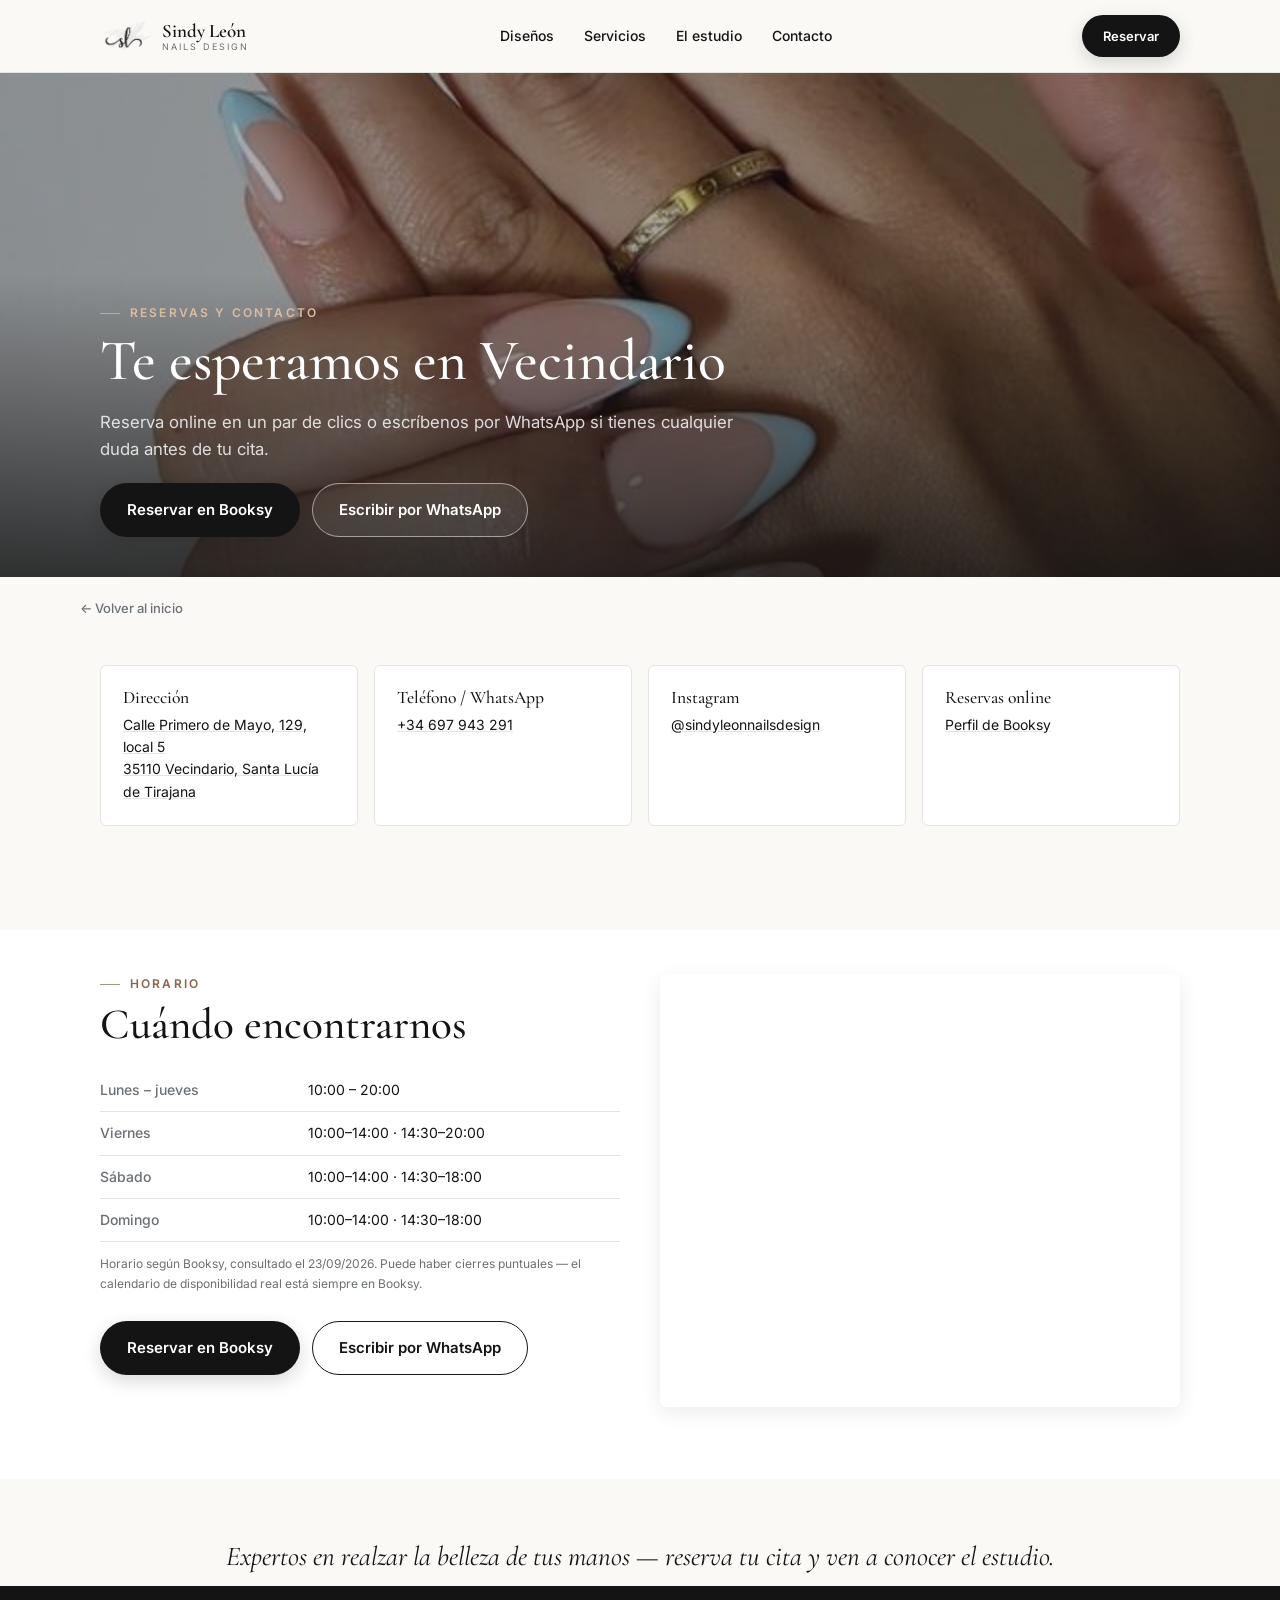
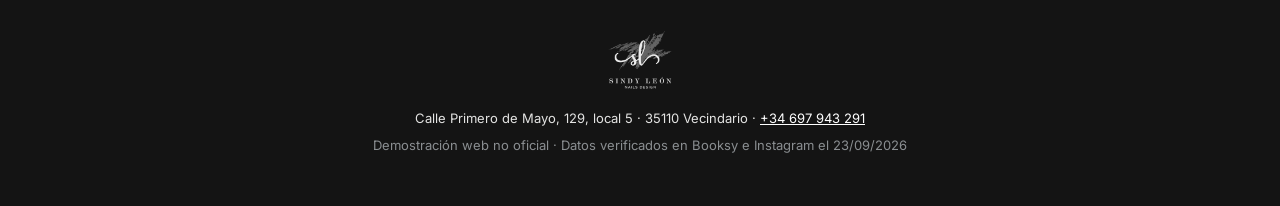
==== contacto.html @ 28aeffc3 "Demo web de Sindy León Nails Design Sitio multipágina (inicio, diseños, servicios, el estudio, conta" ====
<!DOCTYPE html>
<html lang="es">
<head>
<meta charset="UTF-8">
<meta name="viewport" content="width=device-width, initial-scale=1.0">
<title>Contacto — Sindy León Nails Design</title>
<meta name="description" content="Reserva tu cita en Sindy León Nails Design: Calle Primero de Mayo 129, Vecindario. Booksy, WhatsApp +34 697 943 291, horario y mapa.">
<link rel="icon" href="assets/img/logo-mark.png">
<link rel="preconnect" href="https://fonts.googleapis.com">
<link rel="preconnect" href="https://fonts.gstatic.com" crossorigin>
<link href="https://fonts.googleapis.com/css2?family=Cormorant+Garamond:ital,wght@0,400;0,500;0,600;1,400;1,500&family=Inter:wght@400;500;600;700&display=swap" rel="stylesheet">
<link rel="stylesheet" href="css/styles.css">
</head>
<body>

<a class="skip-link" href="#contenido">Saltar al contenido</a>

<header class="site-header">
  <div class="wrap header-inner">
    <a href="index.html" class="brand">
      <img src="assets/img/logo-mark.png" alt="" class="brand-mark">
      <span class="brand-text">
        <span class="brand-name">Sindy León</span>
        <span class="brand-sub">Nails Design</span>
      </span>
    </a>
    <nav class="main-nav" aria-label="Navegación principal">
      <a href="disenos.html">Diseños</a>
      <a href="servicios.html">Servicios</a>
      <a href="estudio.html">El estudio</a>
      <a href="contacto.html" aria-current="page">Contacto</a>
    </nav>
    <div style="display:flex; align-items:center; gap:10px;">
      <a href="https://booksy.com/es-es/23381_sindyleonnailsdesign_salon-de-unas_69860_balos" target="_blank" rel="noopener" class="btn btn-primary btn-header">Reservar</a>
      <button class="nav-toggle" id="navToggle" aria-expanded="false" aria-controls="mobileNav" aria-label="Abrir menú">
        <span></span><span></span><span></span>
      </button>
    </div>
  </div>
  <div class="mobile-nav" id="mobileNav" hidden>
    <a href="index.html">Inicio</a>
    <a href="disenos.html">Diseños</a>
    <a href="servicios.html">Servicios</a>
    <a href="estudio.html">El estudio</a>
    <a href="contacto.html" aria-current="page">Contacto</a>
    <div class="mobile-nav-cta">
      <a href="https://booksy.com/es-es/23381_sindyleonnailsdesign_salon-de-unas_69860_balos" target="_blank" rel="noopener" class="btn btn-primary">Reservar en Booksy</a>
      <a href="https://wa.me/34697943291?text=Hola%2C%20quer%C3%ADa%20consultar%20una%20cita%20en%20Sindy%20Leon%20Nails%20Design" target="_blank" rel="noopener" class="btn btn-secondary">WhatsApp</a>
    </div>
  </div>
</header>

<main id="contenido">

  <!-- CABECERA DE PÁGINA -->
  <section class="page-hero">
    <img src="assets/img/portfolio/banner-contacto.jpg" alt="Manicura francesa azul pastel con flores blancas en 3D, trabajo real del estudio" class="page-hero-img">
    <div class="page-hero-veil" aria-hidden="true"></div>
    <div class="wrap page-hero-copy">
      <p class="eyebrow eyebrow-light">Reservas y contacto</p>
      <h1>Te esperamos en Vecindario</h1>
      <p class="page-hero-lead">Reserva online en un par de clics o escríbenos por WhatsApp si tienes cualquier duda antes de tu cita.</p>
      <div class="page-hero-cta">
        <a href="https://booksy.com/es-es/23381_sindyleonnailsdesign_salon-de-unas_69860_balos" target="_blank" rel="noopener" class="btn btn-primary">Reservar en Booksy</a>
        <a href="https://wa.me/34697943291?text=Hola%2C%20quer%C3%ADa%20consultar%20una%20cita%20en%20Sindy%20Leon%20Nails%20Design" target="_blank" rel="noopener" class="btn btn-secondary" style="background:rgba(255,255,255,0.08); color:#fff; border-color:rgba(255,255,255,0.5);">Escribir por WhatsApp</a>
      </div>
    </div>
  </section>

  <div class="wrap breadcrumb"><a href="index.html">← Volver al inicio</a></div>

  <!-- TARJETAS RÁPIDAS -->
  <section class="section-body wrap">
    <div class="info-card-grid">
      <div class="info-card">
        <h3>Dirección</h3>
        <p><a href="https://www.google.com/maps/search/?api=1&query=Calle+Primero+de+Mayo+129+local+5+35110+Vecindario" target="_blank" rel="noopener">Calle Primero de Mayo, 129, local 5<br>35110 Vecindario, Santa Lucía de Tirajana</a></p>
      </div>
      <div class="info-card">
        <h3>Teléfono / WhatsApp</h3>
        <p><a href="https://wa.me/34697943291">+34 697 943 291</a></p>
      </div>
      <div class="info-card">
        <h3>Instagram</h3>
        <p><a href="https://www.instagram.com/sindyleonnailsdesign/" target="_blank" rel="noopener">@sindyleonnailsdesign</a></p>
      </div>
      <div class="info-card">
        <h3>Reservas online</h3>
        <p><a href="https://booksy.com/es-es/23381_sindyleonnailsdesign_salon-de-unas_69860_balos" target="_blank" rel="noopener">Perfil de Booksy</a></p>
      </div>
    </div>
  </section>

  <!-- MAPA Y HORARIO -->
  <section class="section-block section-block-alt">
    <div class="wrap section-body contact-grid">
      <div class="contact-info">
        <p class="eyebrow">Horario</p>
        <h2 style="color:var(--ink)">Cuándo encontrarnos</h2>
        <table class="hours-table">
          <tbody>
            <tr><th>Lunes – jueves</th><td>10:00 – 20:00</td></tr>
            <tr><th>Viernes</th><td>10:00–14:00 · 14:30–20:00</td></tr>
            <tr><th>Sábado</th><td>10:00–14:00 · 14:30–18:00</td></tr>
            <tr><th>Domingo</th><td>10:00–14:00 · 14:30–18:00</td></tr>
          </tbody>
        </table>
        <p class="hours-note">Horario según Booksy, consultado el 23/09/2026. Puede haber cierres puntuales — el calendario de disponibilidad real está siempre en Booksy.</p>

        <div class="contact-cta" style="margin-top:28px;">
          <a href="https://booksy.com/es-es/23381_sindyleonnailsdesign_salon-de-unas_69860_balos" target="_blank" rel="noopener" class="btn btn-primary">Reservar en Booksy</a>
          <a href="https://wa.me/34697943291?text=Hola%2C%20quer%C3%ADa%20consultar%20una%20cita%20en%20Sindy%20Leon%20Nails%20Design" target="_blank" rel="noopener" class="btn btn-secondary">Escribir por WhatsApp</a>
        </div>
      </div>

      <div class="contact-map">
        <iframe
          title="Ubicación de Sindy León Nails Design en el mapa"
          src="https://www.google.com/maps?q=Calle+Primero+de+Mayo+129+local+5+35110+Vecindario&output=embed"
          loading="lazy"
          referrerpolicy="no-referrer-when-downgrade">
        </iframe>
      </div>
    </div>
  </section>

  <!-- CIERRE -->
  <section class="intro wrap">
    <p class="intro-text">Expertos en realzar la belleza de tus manos — reserva tu cita y ven a conocer el estudio.</p>
  </section>

</main>

<footer class="site-footer">
  <div class="wrap footer-inner">
    <img src="assets/img/logo-transparent.png" alt="Sindy León Nails Design" class="footer-logo">
    <p>Calle Primero de Mayo, 129, local 5 · 35110 Vecindario · <a href="https://wa.me/34697943291">+34 697 943 291</a></p>
    <p class="footer-note">Demostración web no oficial · Datos verificados en Booksy e Instagram el 23/09/2026</p>
  </div>
</footer>

<div class="mobile-cta" role="region" aria-label="Reservar cita">
  <a href="https://booksy.com/es-es/23381_sindyleonnailsdesign_salon-de-unas_69860_balos" target="_blank" rel="noopener" class="btn btn-primary">Reservar</a>
  <a href="https://wa.me/34697943291?text=Hola%2C%20quer%C3%ADa%20consultar%20una%20cita%20en%20Sindy%20Leon%20Nails%20Design" target="_blank" rel="noopener" class="btn btn-secondary">WhatsApp</a>
</div>

<script src="js/main.js"></script>
</body>
</html>
---- css/styles.css ----
/* ============ Tokens ============ */
:root {
  --ink: #141414;
  --slate: #6b7075;
  --mist: #e4e4e3;
  --paper: #fbf9f6;
  --gold: #ad8563;
  --gold-deep: #8a6549;
  --gold-light: #d9bda3;
  --white: #ffffff;

  --font-serif: "Cormorant Garamond", Georgia, serif;
  --font-sans: "Inter", system-ui, -apple-system, "Segoe UI", sans-serif;

  --max-w: 1120px;
  --radius: 6px;
  --mobile-cta-h: 72px;
}

/* ============ Reset ============ */
* { box-sizing: border-box; }
html { scroll-behavior: smooth; }
@media (prefers-reduced-motion: reduce) {
  html { scroll-behavior: auto; }
  * { animation-duration: 0.01ms !important; animation-iteration-count: 1 !important; transition-duration: 0.01ms !important; }
  .marquee-track { animation: none !important; }
}

body {
  margin: 0;
  font-family: var(--font-sans);
  color: var(--ink);
  background: var(--paper);
  line-height: 1.6;
  padding-bottom: var(--mobile-cta-h);
}

img { max-width: 100%; display: block; }
a { color: inherit; }
h1, h2, h3 { font-family: var(--font-serif); font-weight: 500; line-height: 1.08; margin: 0 0 0.5em; }
p { margin: 0 0 1em; }

.wrap { max-width: var(--max-w); margin: 0 auto; padding: 0 20px; }

.skip-link {
  position: absolute; left: -9999px; top: 0; z-index: 300;
  background: var(--ink); color: var(--white); padding: 10px 16px;
}
.skip-link:focus { left: 12px; top: 12px; }

.eyebrow {
  font-family: var(--font-sans);
  font-size: 12px;
  letter-spacing: 0.18em;
  text-transform: uppercase;
  color: var(--gold-deep);
  font-weight: 600;
  margin-bottom: 0.6em;
}
.eyebrow::before {
  content: "";
  display: inline-block;
  width: 20px;
  height: 1px;
  background: currentColor;
  margin-right: 10px;
  vertical-align: middle;
  opacity: 0.7;
}
.eyebrow-light { color: var(--gold-light); }

/* ============ Buttons ============ */
.btn {
  display: inline-flex;
  align-items: center;
  justify-content: center;
  padding: 14px 26px;
  font-family: var(--font-sans);
  font-weight: 600;
  font-size: 15px;
  text-decoration: none;
  border-radius: 999px;
  border: 1px solid transparent;
  cursor: pointer;
  transition: background-color 0.2s ease, color 0.2s ease, border-color 0.2s ease, transform 0.15s ease, box-shadow 0.2s ease;
  white-space: nowrap;
}
.btn:active { transform: translateY(1px); }
.btn-primary { background: var(--ink); color: var(--white); box-shadow: 0 6px 18px rgba(20,20,20,0.16); }
.btn-primary:hover { background: var(--gold); color: var(--ink); box-shadow: 0 8px 22px rgba(173,133,99,0.35); }
.btn-secondary { background: transparent; color: var(--ink); border-color: var(--ink); }
.btn-secondary:hover { background: var(--ink); color: var(--white); }

/* ============ Header ============ */
.site-header {
  position: sticky;
  top: 0;
  z-index: 100;
  background: rgba(251, 249, 246, 0.9);
  backdrop-filter: saturate(140%) blur(8px);
  border-bottom: 1px solid var(--mist);
}
.header-inner {
  display: flex;
  align-items: center;
  justify-content: space-between;
  height: 72px;
  gap: 16px;
}
.brand { display: flex; align-items: center; gap: 10px; text-decoration: none; }
.brand-mark { height: 34px; width: auto; }
.brand-text { display: flex; flex-direction: column; line-height: 1.1; }
.brand-name { font-family: var(--font-serif); font-size: 19px; font-weight: 600; color: var(--ink); }
.brand-sub { font-size: 9px; letter-spacing: 0.22em; text-transform: uppercase; color: var(--slate); }

.main-nav { display: none; gap: 30px; font-size: 14px; font-weight: 500; }
.main-nav a { text-decoration: none; position: relative; padding: 4px 0; }
.main-nav a::after {
  content: "";
  position: absolute; left: 0; right: 100%; bottom: 0;
  height: 1px; background: var(--gold-deep);
  transition: right 0.25s ease;
}
.main-nav a:hover { color: var(--gold-deep); }
.main-nav a:hover::after { right: 0; }
.btn-header { padding: 10px 20px; font-size: 13px; }

/* ---- Menú hamburguesa (móvil) ---- */
.nav-toggle {
  display: flex;
  flex-direction: column;
  justify-content: center;
  align-items: center;
  gap: 5px;
  width: 40px;
  height: 40px;
  border: 1px solid var(--mist);
  border-radius: 50%;
  background: var(--white);
  cursor: pointer;
  flex-shrink: 0;
}
.nav-toggle span {
  display: block;
  width: 16px;
  height: 1.5px;
  background: var(--ink);
  transition: transform 0.25s ease, opacity 0.2s ease;
}
.nav-toggle[aria-expanded="true"] span:nth-child(1) { transform: translateY(6.5px) rotate(45deg); }
.nav-toggle[aria-expanded="true"] span:nth-child(2) { opacity: 0; }
.nav-toggle[aria-expanded="true"] span:nth-child(3) { transform: translateY(-6.5px) rotate(-45deg); }

.mobile-nav {
  position: absolute;
  top: 100%;
  left: 0; right: 0;
  background: var(--paper);
  border-bottom: 1px solid var(--mist);
  box-shadow: 0 16px 30px rgba(20,20,20,0.1);
  padding: 8px 20px 24px;
  display: flex;
  flex-direction: column;
}
.mobile-nav[hidden] { display: none; }
.mobile-nav > a {
  padding: 14px 4px;
  font-family: var(--font-serif);
  font-size: 1.3rem;
  text-decoration: none;
  color: var(--ink);
  border-bottom: 1px solid var(--mist);
}
.mobile-nav > a[aria-current="page"] { color: var(--gold-deep); }
.mobile-nav-cta { display: flex; flex-direction: column; gap: 10px; margin-top: 18px; }
.mobile-nav-cta .btn { width: 100%; }

@media (min-width: 860px) {
  .main-nav { display: flex; }
  .nav-toggle, .mobile-nav { display: none; }
}

/* ============ Hero ============ */
.hero {
  display: flex;
  flex-direction: column;
  position: relative;
}
.hero-media { width: 100%; aspect-ratio: 4/5; overflow: hidden; background: var(--mist); position: relative; }
.hero-img { width: 100%; height: 100%; object-fit: cover; object-position: center 25%; }
.hero-media-veil {
  position: absolute; inset: 0;
  background: linear-gradient(180deg, rgba(20,20,20,0.05) 0%, rgba(20,20,20,0.28) 100%);
  pointer-events: none;
}
.hero-copy { padding: 44px 20px 36px; text-align: center; position: relative; }
.hero-watermark {
  position: absolute;
  top: -10px; right: 6px;
  height: 130px;
  opacity: 0.06;
  pointer-events: none;
  z-index: 0;
}
.hero-copy > *:not(.hero-watermark) { position: relative; z-index: 1; }
.hero-copy h1 {
  font-size: clamp(2.5rem, 9vw, 3.6rem);
  margin-bottom: 0.3em;
}
.hero-copy h1 span { color: var(--slate); font-style: italic; }
.hero-lead { font-size: 1.15rem; color: var(--slate); max-width: 32em; margin: 0 auto 1.4em; }
.hero-cta { display: flex; flex-direction: column; gap: 12px; align-items: center; margin-bottom: 1.6em; }
.hero-rating { font-size: 14px; color: var(--slate); }
.stars { color: var(--gold-deep); letter-spacing: 1px; margin-right: 6px; }

@media (min-width: 720px) {
  .hero { flex-direction: row; align-items: stretch; min-height: 90vh; }
  .hero-media { width: 54%; aspect-ratio: auto; }
  .hero-copy { width: 46%; display: flex; flex-direction: column; justify-content: center; text-align: left; padding: 48px 60px; }
  .hero-cta { flex-direction: row; align-items: flex-start; }
  .hero-lead { margin-left: 0; margin-right: 0; }
  .hero-watermark { height: 220px; top: 20px; right: -20px; }
}

/* ============ Marquee (banner en movimiento) ============ */
.marquee {
  background: var(--ink);
  overflow: hidden;
  white-space: nowrap;
  padding: 16px 0;
  border-top: 1px solid rgba(255,255,255,0.08);
  border-bottom: 1px solid rgba(255,255,255,0.08);
}
.marquee-track {
  display: inline-flex;
  width: max-content;
  animation: marquee-scroll 32s linear infinite;
}
.marquee-set {
  display: inline-flex;
  align-items: center;
}
.marquee-set span {
  font-family: var(--font-serif);
  font-style: italic;
  font-size: 1.15rem;
  color: var(--gold-light);
  padding: 0 28px;
  white-space: nowrap;
}
.marquee-set span:not(:last-child)::after {
  content: "✦";
  font-style: normal;
  color: var(--mist);
  opacity: 0.4;
  margin-left: 28px;
  font-size: 0.8rem;
}
@keyframes marquee-scroll {
  from { transform: translateX(0); }
  to { transform: translateX(-50%); }
}
.marquee:hover .marquee-track { animation-play-state: paused; }

/* ============ Signature accent (reused) ============ */
.signature-divider { padding: 8px 0; }
.signature-divider svg { width: 100%; height: 32px; display: block; }
.signature-divider path { fill: none; stroke: var(--gold); stroke-width: 2; stroke-linecap: round; }

/* ============ Intro ============ */
.intro { padding: 56px 20px 8px; text-align: center; }
.intro-text {
  font-family: var(--font-serif);
  font-size: clamp(1.25rem, 3vw, 1.7rem);
  font-style: italic;
  color: var(--ink);
  max-width: 42em;
  margin: 0 auto;
}

/* ============ Section shells ============ */
.section-block { padding-bottom: 8px; }
.section-block-alt { background: var(--white); }
.section-body { padding: 44px 20px 64px; }
.section-lead { color: var(--slate); max-width: 42em; }
h2 { font-size: clamp(1.9rem, 5vw, 2.7rem); color: var(--white); }

/* ---- Section banners (cabeceras con foto real por apartado) ---- */
.section-banner {
  position: relative;
  height: 260px;
  overflow: hidden;
  isolation: isolate;
}
.section-banner-img { width: 100%; height: 100%; object-fit: cover; }
.section-banner-veil {
  position: absolute; inset: 0;
  background: linear-gradient(115deg, rgba(20,20,20,0.82) 0%, rgba(20,20,20,0.5) 45%, rgba(20,20,20,0.28) 100%);
}
.section-banner-copy {
  position: absolute;
  inset: 0;
  display: flex;
  flex-direction: column;
  justify-content: flex-end;
  padding-bottom: 28px;
}
.section-banner-copy h2 { margin: 0; }
.section-banner-copy .eyebrow { margin-bottom: 0.4em; }

@media (min-width: 720px) {
  .section-banner { height: 340px; }
}

/* ============ Gallery ============ */
.filters {
  display: flex;
  flex-wrap: wrap;
  gap: 8px;
  margin: 24px 0 32px;
}
.filter-btn {
  font-family: var(--font-sans);
  font-size: 13px;
  font-weight: 500;
  padding: 9px 16px;
  border-radius: 999px;
  border: 1px solid var(--mist);
  background: var(--white);
  color: var(--slate);
  cursor: pointer;
  transition: all 0.2s ease;
}
.filter-btn:hover { border-color: var(--gold); color: var(--ink); }
.filter-btn.is-active { background: var(--ink); color: var(--white); border-color: var(--ink); }

.gallery-grid {
  display: grid;
  grid-template-columns: repeat(2, 1fr);
  gap: 10px;
}
.gallery-item {
  padding: 0;
  border: none;
  background: none;
  cursor: pointer;
  overflow: hidden;
  border-radius: var(--radius);
  aspect-ratio: 3/4;
  display: block;
  box-shadow: 0 1px 3px rgba(20,20,20,0.08);
}
.gallery-item:nth-child(3n+2) { aspect-ratio: 1/1; }
.gallery-item img {
  width: 100%;
  height: 100%;
  object-fit: cover;
  transition: transform 0.5s ease;
}
.gallery-item:hover img { transform: scale(1.06); }
.gallery-item.is-hidden { display: none; }
.gallery-item:focus-visible { outline: 2px solid var(--gold); outline-offset: 2px; }

.gallery-more { margin-top: 28px; color: var(--slate); font-size: 14px; }
.gallery-more a { color: var(--gold-deep); font-weight: 600; text-decoration: underline; }

@media (min-width: 640px) {
  .gallery-grid { grid-template-columns: repeat(3, 1fr); gap: 14px; }
}
@media (min-width: 960px) {
  .gallery-grid { grid-template-columns: repeat(4, 1fr); }
}

/* ============ Services ============ */
.services-grid {
  display: grid;
  grid-template-columns: 1fr;
  gap: 16px;
  margin: 32px 0 36px;
}
.service-card {
  background: var(--paper);
  border: 1px solid var(--mist);
  padding: 24px;
  border-radius: var(--radius);
  transition: transform 0.2s ease, box-shadow 0.2s ease, border-color 0.2s ease;
}
.service-card:hover { transform: translateY(-3px); box-shadow: 0 10px 26px rgba(20,20,20,0.08); border-color: var(--gold-light); }
.service-card h3 { font-size: 1.3rem; margin-bottom: 0.35em; color: var(--ink); }
.service-desc { color: var(--slate); font-size: 14px; margin-bottom: 1em; }
.service-meta {
  display: flex;
  justify-content: space-between;
  font-weight: 600;
  font-size: 14px;
  color: var(--ink);
  border-top: 1px solid var(--mist);
  padding-top: 12px;
  margin: 0;
}
.service-meta span:first-child { color: var(--gold-deep); }

@media (min-width: 640px) { .services-grid { grid-template-columns: repeat(2, 1fr); } }
@media (min-width: 960px) { .services-grid { grid-template-columns: repeat(4, 1fr); } }

/* ============ Studio ============ */
.studio-grid { display: grid; gap: 32px; }
.studio-copy p { color: var(--slate); max-width: 40em; }
.studio-facts { list-style: none; padding: 0; margin: 20px 0 0; display: grid; gap: 10px; font-size: 14px; }
.studio-facts li { padding-left: 20px; position: relative; }
.studio-facts li::before { content: "—"; position: absolute; left: 0; color: var(--gold-deep); }
.studio-facts strong { color: var(--ink); }

.studio-team { display: grid; grid-template-columns: repeat(2, 1fr); gap: 14px; align-content: start; }
.team-card {
  background: var(--white);
  border: 1px solid var(--mist);
  border-radius: var(--radius);
  padding: 24px 12px;
  text-align: center;
  display: flex;
  flex-direction: column;
  align-items: center;
  gap: 12px;
  font-weight: 600;
  font-size: 14px;
  transition: transform 0.2s ease, box-shadow 0.2s ease;
}
.team-card:hover { transform: translateY(-3px); box-shadow: 0 10px 26px rgba(20,20,20,0.08); }
.team-initial {
  width: 52px; height: 52px;
  border-radius: 50%;
  background: var(--mist);
  color: var(--ink);
  font-family: var(--font-serif);
  font-size: 22px;
  display: flex; align-items: center; justify-content: center;
}

@media (min-width: 860px) {
  .studio-grid { grid-template-columns: 1.2fr 1fr; align-items: start; }
}

/* ============ Contact ============ */
.contact-grid { display: grid; gap: 40px; }
.contact-cta { display: flex; flex-wrap: wrap; gap: 12px; margin: 0 0 32px; }
.contact-details { display: grid; gap: 18px; margin: 0 0 32px; }
.contact-details dt { font-size: 12px; text-transform: uppercase; letter-spacing: 0.1em; color: var(--gold-deep); font-weight: 600; margin-bottom: 4px; }
.contact-details dd { margin: 0; }
.contact-details a { text-decoration: underline; text-decoration-color: var(--mist); text-underline-offset: 3px; }
.contact-details a:hover { text-decoration-color: var(--gold); }

.hours-title { font-size: 1.3rem; margin-bottom: 0.5em; color: var(--ink); }
.hours-table { width: 100%; border-collapse: collapse; font-size: 14px; margin-bottom: 12px; }
.hours-table th, .hours-table td { text-align: left; padding: 10px 0; border-bottom: 1px solid var(--mist); font-weight: 400; }
.hours-table th { color: var(--slate); font-weight: 500; width: 40%; }
.hours-note { font-size: 12px; color: var(--slate); }

.contact-map { min-height: 320px; border-radius: var(--radius); overflow: hidden; box-shadow: 0 6px 20px rgba(20,20,20,0.08); }
.contact-map iframe { width: 100%; height: 100%; min-height: 320px; border: 0; }

@media (min-width: 900px) {
  .contact-grid { grid-template-columns: 1fr 1fr; }
}

/* ============ Footer ============ */
.site-footer { background: var(--ink); color: var(--mist); padding: 44px 0; }
.footer-inner { text-align: center; }
.footer-logo { height: 60px; margin: 0 auto 18px; filter: brightness(0) invert(1); opacity: 0.92; }
.footer-inner p { font-size: 13px; margin: 0 0 6px; }
.footer-inner a { color: var(--white); text-decoration: underline; }
.footer-note { color: #8a8e91; font-size: 12px; }

/* ============ Mobile sticky CTA ============ */
.mobile-cta {
  position: fixed;
  bottom: 0; left: 0; right: 0;
  z-index: 150;
  display: flex;
  gap: 10px;
  padding: 10px 14px;
  padding-bottom: max(10px, env(safe-area-inset-bottom));
  background: var(--white);
  border-top: 1px solid var(--mist);
  box-shadow: 0 -4px 16px rgba(20,20,20,0.06);
}
.mobile-cta .btn { flex: 1; padding: 12px; font-size: 14px; }

@media (min-width: 860px) {
  .mobile-cta { display: none; }
  body { padding-bottom: 0; }
}

/* ============ Lightbox ============ */
.lightbox {
  position: fixed;
  inset: 0;
  z-index: 300;
  background: rgba(20, 20, 20, 0.92);
  display: flex;
  align-items: center;
  justify-content: center;
  padding: 24px;
}
.lightbox[hidden] { display: none; }
.lightbox img { max-width: 100%; max-height: 90vh; border-radius: var(--radius); }
.lightbox-close {
  position: absolute;
  top: 18px; right: 18px;
  background: none;
  border: 1px solid var(--mist);
  color: var(--white);
  width: 40px; height: 40px;
  border-radius: 50%;
  font-size: 18px;
  cursor: pointer;
}
.lightbox-close:hover { background: var(--white); color: var(--ink); }

/* ============ Breadcrumb ============ */
.breadcrumb { padding: 18px 0 0; }
.breadcrumb a {
  font-size: 13px;
  font-weight: 500;
  color: var(--slate);
  text-decoration: none;
  display: inline-flex;
  align-items: center;
  gap: 6px;
}
.breadcrumb a:hover { color: var(--gold-deep); }

/* ============ Page hero (cabecera de página dedicada) ============ */
.page-hero {
  position: relative;
  height: 62vh;
  min-height: 380px;
  max-height: 620px;
  overflow: hidden;
  isolation: isolate;
}
.page-hero-img { width: 100%; height: 100%; object-fit: cover; }
.page-hero-veil {
  position: absolute; inset: 0;
  background: linear-gradient(180deg, rgba(20,20,20,0.35) 0%, rgba(20,20,20,0.35) 40%, rgba(20,20,20,0.85) 100%);
}
.page-hero-copy {
  position: absolute; inset: 0;
  display: flex;
  flex-direction: column;
  justify-content: flex-end;
  padding-bottom: 40px;
}
.page-hero-copy h1 { color: var(--white); font-size: clamp(2.4rem, 7vw, 3.6rem); margin-bottom: 0.3em; }
.page-hero-lead { color: rgba(255,255,255,0.82); max-width: 38em; font-size: 1.05rem; margin-bottom: 1.2em; }
.page-hero-cta { display: flex; flex-wrap: wrap; gap: 12px; }

@media (min-width: 720px) {
  .page-hero { height: 56vh; }
}

/* ============ Explore grid (portada -> apartados) ============ */
.explore-grid {
  display: grid;
  grid-template-columns: 1fr;
  gap: 18px;
}
.explore-card {
  position: relative;
  display: block;
  text-decoration: none;
  color: var(--white);
  border-radius: var(--radius);
  overflow: hidden;
  aspect-ratio: 4/5;
  isolation: isolate;
  box-shadow: 0 8px 24px rgba(20,20,20,0.1);
}
.explore-card-img { width: 100%; height: 100%; object-fit: cover; transition: transform 0.5s ease; }
.explore-card:hover .explore-card-img { transform: scale(1.06); }
.explore-card-veil {
  position: absolute; inset: 0;
  background: linear-gradient(180deg, rgba(20,20,20,0.05) 30%, rgba(20,20,20,0.88) 100%);
}
.explore-card-copy { position: absolute; inset: 0; display: flex; flex-direction: column; justify-content: flex-end; padding: 22px; }
.explore-card-copy .eyebrow { margin-bottom: 0.3em; }
.explore-card-copy h3 { color: var(--white); font-size: 1.7rem; margin-bottom: 0.3em; }
.explore-card-copy p { color: rgba(255,255,255,0.82); font-size: 14px; margin-bottom: 0.8em; }
.explore-card-link { font-size: 13px; font-weight: 600; color: var(--gold-light); display: inline-flex; align-items: center; gap: 6px; }
.explore-card-link .arrow { transition: transform 0.2s ease; }
.explore-card:hover .explore-card-link .arrow { transform: translateX(4px); }

@media (min-width: 640px) { .explore-grid { grid-template-columns: repeat(2, 1fr); } }
@media (min-width: 960px) { .explore-grid { grid-template-columns: repeat(4, 1fr); } .explore-card { aspect-ratio: 3/4; } }

/* ============ Editorial rows (Diseños: técnicas explicadas) ============ */
.editorial-row {
  display: grid;
  grid-template-columns: 1fr;
  gap: 22px;
  align-items: center;
  padding: 36px 0;
  border-bottom: 1px solid var(--mist);
}
.editorial-row:last-child { border-bottom: none; }
.editorial-media { border-radius: var(--radius); overflow: hidden; aspect-ratio: 4/3; box-shadow: 0 8px 22px rgba(20,20,20,0.08); }
.editorial-media img { width: 100%; height: 100%; object-fit: cover; }
.editorial-copy h3 { font-size: 1.6rem; margin-bottom: 0.4em; }
.editorial-copy p { color: var(--slate); margin-bottom: 0; }

@media (min-width: 780px) {
  .editorial-row { grid-template-columns: 1fr 1fr; gap: 48px; }
  .editorial-row.is-reverse .editorial-media { order: 2; }
  .editorial-row.is-reverse .editorial-copy { order: 1; }
}

/* ============ Team bios ============ */
.team-bio-grid {
  display: grid;
  grid-template-columns: 1fr;
  gap: 18px;
  margin: 32px 0;
}
.team-bio-card {
  background: var(--white);
  border: 1px solid var(--mist);
  border-radius: var(--radius);
  padding: 26px;
  transition: transform 0.2s ease, box-shadow 0.2s ease;
}
.team-bio-card:hover { transform: translateY(-3px); box-shadow: 0 10px 26px rgba(20,20,20,0.08); }
.team-bio-head { display: flex; align-items: center; gap: 14px; margin-bottom: 14px; }
.team-bio-head .team-initial { width: 48px; height: 48px; flex-shrink: 0; }
.team-bio-head h3 { margin: 0; font-size: 1.3rem; }
.team-bio-role { font-size: 12px; text-transform: uppercase; letter-spacing: 0.08em; color: var(--gold-deep); font-weight: 600; }
.team-bio-quote { font-family: var(--font-serif); font-style: italic; color: var(--ink); font-size: 1.05rem; margin: 0; padding-left: 14px; border-left: 2px solid var(--gold-light); }
.team-bio-source { display: block; font-family: var(--font-sans); font-style: normal; font-size: 12px; color: var(--slate); margin-top: 6px; }

@media (min-width: 640px) { .team-bio-grid { grid-template-columns: repeat(2, 1fr); } }

/* ============ Mini gallery strip ============ */
.strip-gallery {
  display: grid;
  grid-template-columns: repeat(3, 1fr);
  gap: 10px;
  margin: 32px 0;
}
.strip-gallery img { width: 100%; height: 100%; aspect-ratio: 1/1; object-fit: cover; border-radius: var(--radius); }

@media (min-width: 640px) { .strip-gallery { grid-template-columns: repeat(5, 1fr); } }

/* ============ Service groups (Servicios por categoría) ============ */
.service-group { padding: 40px 0; border-bottom: 1px solid var(--mist); }
.service-group:last-of-type { border-bottom: none; }
.service-group-head {
  display: grid;
  grid-template-columns: 1fr;
  gap: 22px;
  align-items: center;
  margin-bottom: 26px;
}
.service-group-media { border-radius: var(--radius); overflow: hidden; aspect-ratio: 16/10; box-shadow: 0 8px 22px rgba(20,20,20,0.08); }
.service-group-media img { width: 100%; height: 100%; object-fit: cover; }
.service-group-copy h2 { color: var(--ink); font-size: clamp(1.6rem, 4vw, 2.1rem); margin-bottom: 0.3em; }
.service-group-copy p { color: var(--slate); margin: 0; }

@media (min-width: 780px) {
  .service-group-head { grid-template-columns: 1fr 1.3fr; }
  .service-group-head.is-reverse .service-group-media { order: 2; }
}

/* ============ FAQ / info cards (Contacto) ============ */
.info-card-grid {
  display: grid;
  grid-template-columns: 1fr;
  gap: 16px;
  margin: 0 0 40px;
}
.info-card {
  background: var(--white);
  border: 1px solid var(--mist);
  border-radius: var(--radius);
  padding: 22px;
}
.info-card h3 { font-size: 1.1rem; margin-bottom: 0.4em; }
.info-card p { color: var(--slate); font-size: 14px; margin-bottom: 0; }
.info-card a { color: var(--ink); text-decoration: underline; text-decoration-color: var(--mist); }
.info-card a:hover { text-decoration-color: var(--gold); }

@media (min-width: 640px) { .info-card-grid { grid-template-columns: repeat(2, 1fr); } }
@media (min-width: 960px) { .info-card-grid { grid-template-columns: repeat(4, 1fr); } }
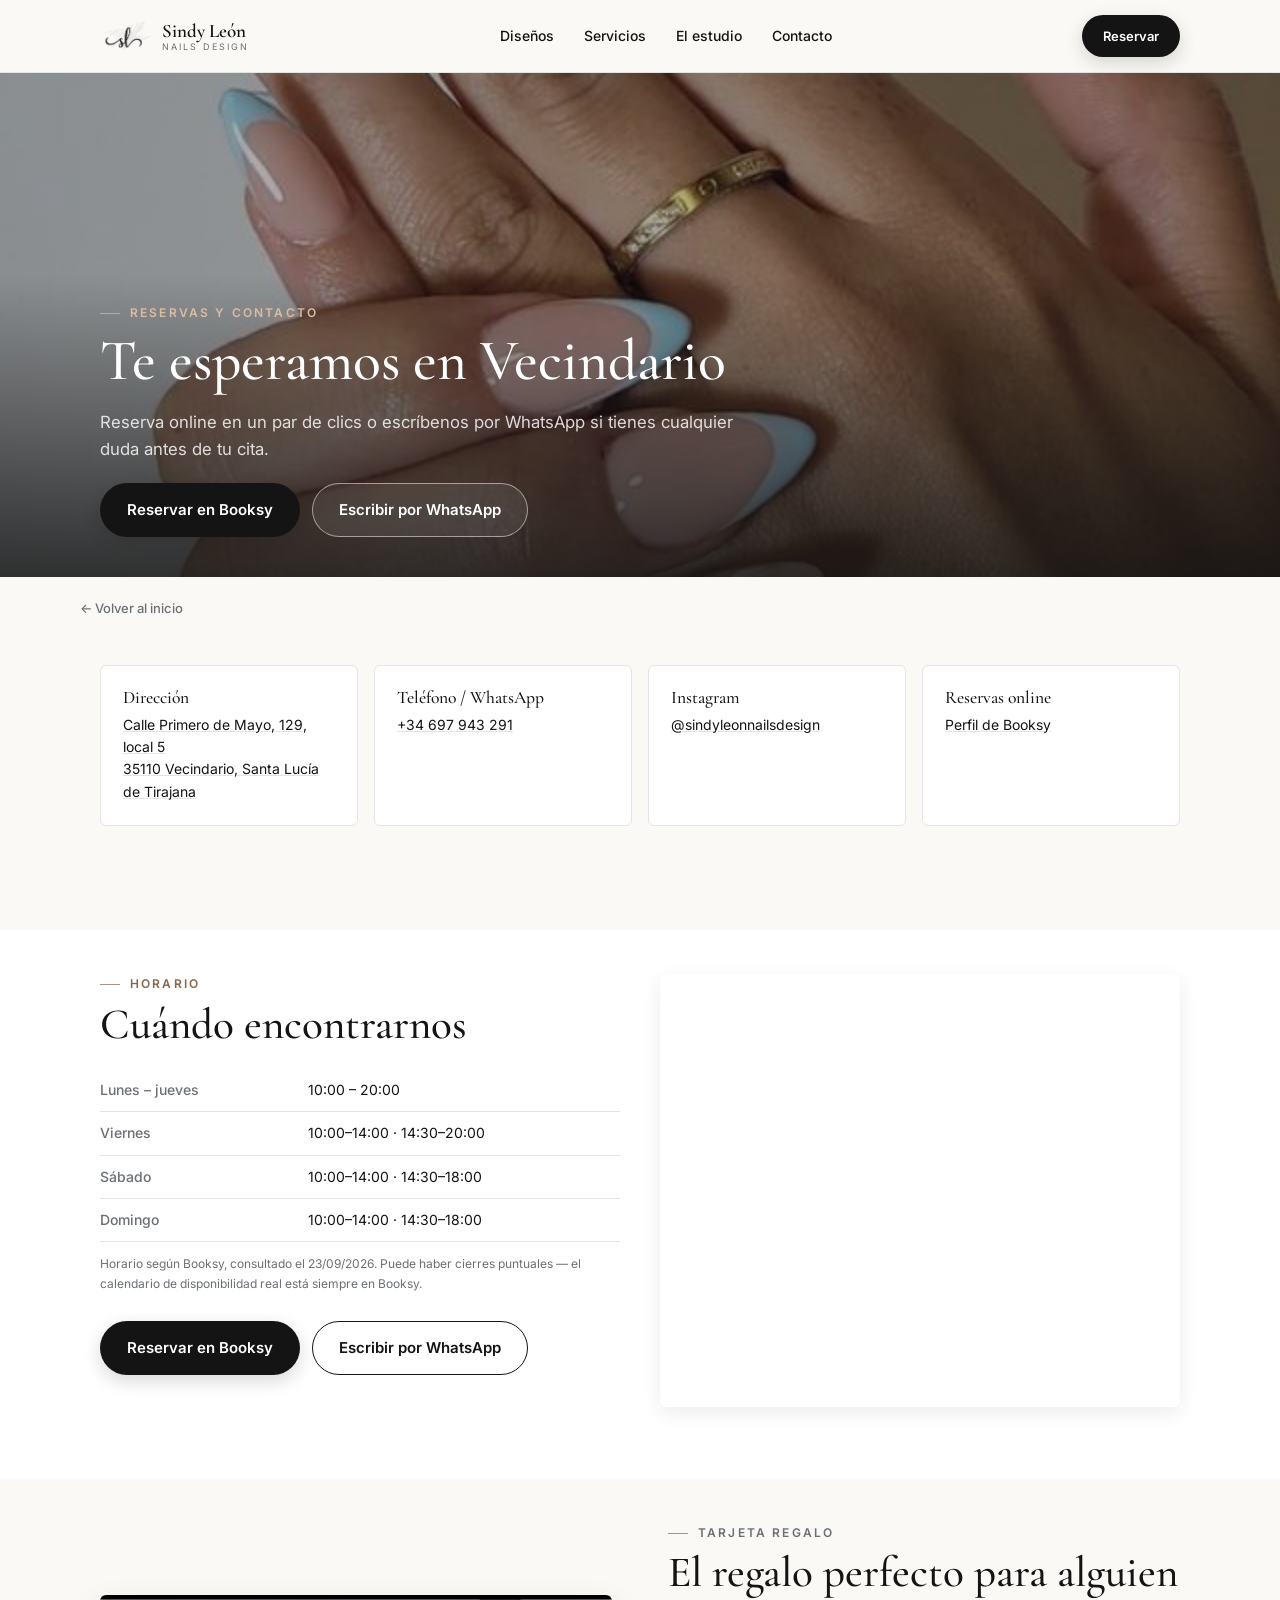
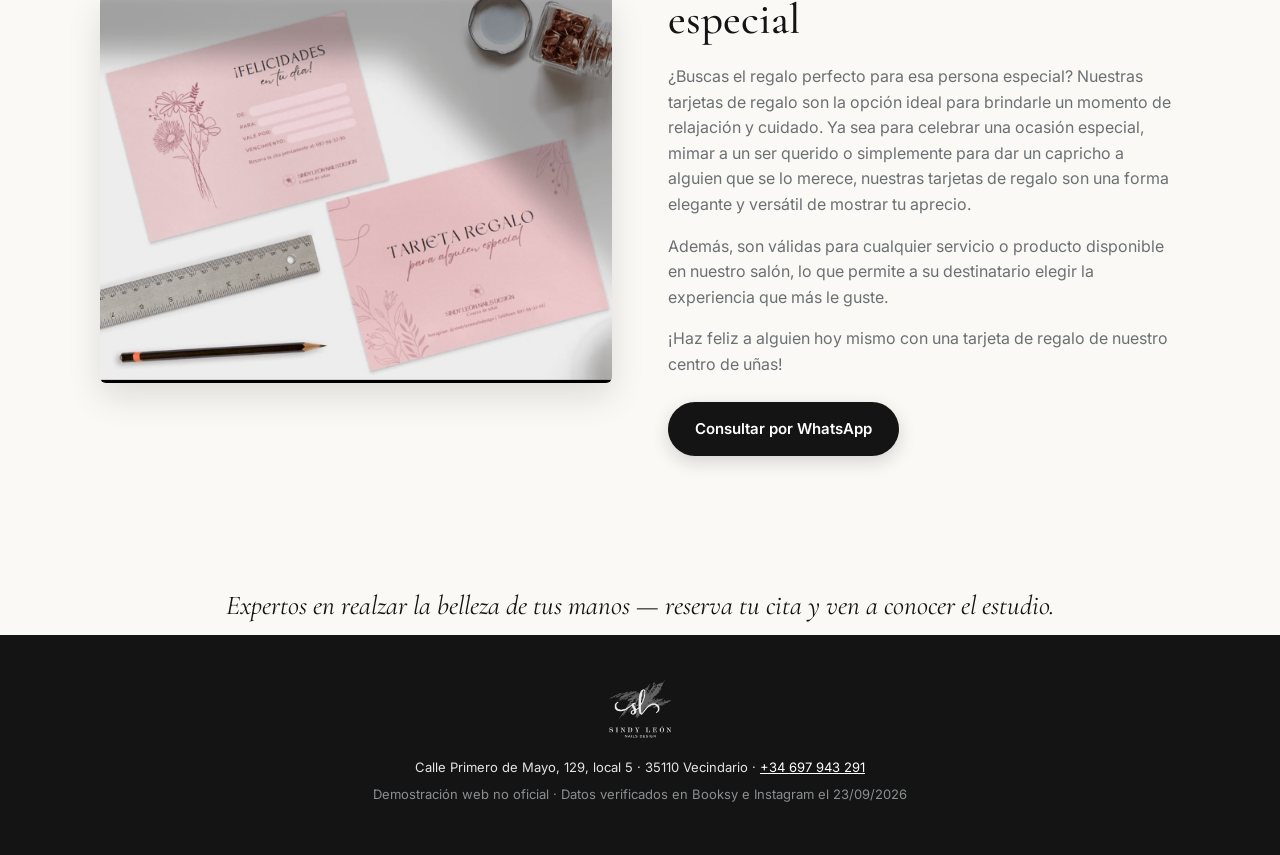
==== commit 830fac22: "Hero al estilo de referencia, más fotos HD y nuevas secciones Rediseño del hero: foto completa a san" ====
--- a/contacto.html
+++ b/contacto.html
@@ -9,7 +9,7 @@
 <link rel="preconnect" href="https://fonts.googleapis.com">
 <link rel="preconnect" href="https://fonts.gstatic.com" crossorigin>
 <link href="https://fonts.googleapis.com/css2?family=Cormorant+Garamond:ital,wght@0,400;0,500;0,600;1,400;1,500&family=Inter:wght@400;500;600;700&display=swap" rel="stylesheet">
-<link rel="stylesheet" href="css/styles.css">
+<link rel="stylesheet" href="css/styles.css?v=7">
 </head>
 <body>
 
@@ -124,6 +124,25 @@
     </div>
   </section>
 
+  <!-- TARJETA REGALO -->
+  <section class="section-block">
+    <div class="wrap section-body">
+      <div class="giftcard-grid">
+        <div class="giftcard-media reveal">
+          <img src="assets/img/tarjetaregalo.png" alt="Tarjeta regalo de Sindy León Nails Design, con diseño floral rosa" loading="lazy">
+        </div>
+        <div class="giftcard-copy reveal">
+          <p class="eyebrow">Tarjeta regalo</p>
+          <h2 style="color:var(--ink)">El regalo perfecto para alguien especial</h2>
+          <p>¿Buscas el regalo perfecto para esa persona especial? Nuestras tarjetas de regalo son la opción ideal para brindarle un momento de relajación y cuidado. Ya sea para celebrar una ocasión especial, mimar a un ser querido o simplemente para dar un capricho a alguien que se lo merece, nuestras tarjetas de regalo son una forma elegante y versátil de mostrar tu aprecio.</p>
+          <p>Además, son válidas para cualquier servicio o producto disponible en nuestro salón, lo que permite a su destinatario elegir la experiencia que más le guste.</p>
+          <p>¡Haz feliz a alguien hoy mismo con una tarjeta de regalo de nuestro centro de uñas!</p>
+          <a href="https://wa.me/34697943291?text=Hola%2C%20quer%C3%ADa%20consultar%20c%C3%B3mo%20conseguir%20una%20tarjeta%20regalo" target="_blank" rel="noopener" class="btn btn-primary">Consultar por WhatsApp</a>
+        </div>
+      </div>
+    </div>
+  </section>
+
   <!-- CIERRE -->
   <section class="intro wrap">
     <p class="intro-text">Expertos en realzar la belleza de tus manos — reserva tu cita y ven a conocer el estudio.</p>
@@ -144,6 +163,6 @@
   <a href="https://wa.me/34697943291?text=Hola%2C%20quer%C3%ADa%20consultar%20una%20cita%20en%20Sindy%20Leon%20Nails%20Design" target="_blank" rel="noopener" class="btn btn-secondary">WhatsApp</a>
 </div>
 
-<script src="js/main.js"></script>
+<script src="js/main.js?v=7"></script>
 </body>
 </html>
--- a/css/styles.css
+++ b/css/styles.css
@@ -180,46 +180,207 @@
   .nav-toggle, .mobile-nav { display: none; }
 }
 
-/* ============ Hero ============ */
+/* ============ Barra superior (dirección · valoración · horario) ============ */
+.top-bar {
+  background: var(--ink);
+  color: rgba(255,255,255,0.82);
+  font-size: 12px;
+}
+.top-bar-inner {
+  max-width: var(--max-w);
+  margin: 0 auto;
+  padding: 8px 20px;
+  display: flex;
+  align-items: center;
+  gap: 8px;
+  overflow-x: auto;
+  white-space: nowrap;
+  scrollbar-width: none;
+}
+.top-bar-inner::-webkit-scrollbar { display: none; }
+.top-bar-inner a { color: rgba(255,255,255,0.82); text-decoration: none; }
+.top-bar-inner a:hover { color: var(--gold-light); }
+.top-bar-sep { opacity: 0.4; }
+.top-bar-extra { display: none; }
+
+@media (min-width: 720px) {
+  .top-bar-extra { display: inline; }
+}
+
+/* ============ Hero (foto completa, estilo editorial) ============ */
 .hero {
-  display: flex;
-  flex-direction: column;
   position: relative;
-}
-.hero-media { width: 100%; aspect-ratio: 4/5; overflow: hidden; background: var(--mist); position: relative; }
-.hero-img { width: 100%; height: 100%; object-fit: cover; object-position: center 25%; }
-.hero-media-veil {
+  isolation: isolate;
+  overflow: hidden;
+  min-height: 78vh;
+  display: flex;
+  align-items: flex-end;
+}
+.hero-slideshow { position: absolute; inset: 0; z-index: -2; }
+.hero-photo {
   position: absolute; inset: 0;
-  background: linear-gradient(180deg, rgba(20,20,20,0.05) 0%, rgba(20,20,20,0.28) 100%);
+  width: 100%; height: 100%;
+  object-fit: cover;
+  object-position: center 30%;
+  display: block;
+  opacity: 0;
+  transition: opacity 1.6s ease;
+}
+.hero-photo.is-active { opacity: 1; }
+@media (prefers-reduced-motion: reduce) {
+  .hero-photo { transition: opacity 0.3s ease; }
+}
+.hero-veil {
+  position: absolute; inset: 0;
+  z-index: -1;
+  background:
+    linear-gradient(180deg, rgba(20,20,20,0.15) 0%, rgba(20,20,20,0.55) 65%, rgba(20,20,20,0.78) 100%),
+    linear-gradient(90deg, rgba(20,20,20,0.55) 0%, rgba(20,20,20,0.15) 55%, rgba(20,20,20,0.05) 100%);
   pointer-events: none;
 }
-.hero-copy { padding: 44px 20px 36px; text-align: center; position: relative; }
-.hero-watermark {
-  position: absolute;
-  top: -10px; right: 6px;
-  height: 130px;
-  opacity: 0.06;
-  pointer-events: none;
-  z-index: 0;
-}
-.hero-copy > *:not(.hero-watermark) { position: relative; z-index: 1; }
-.hero-copy h1 {
-  font-size: clamp(2.5rem, 9vw, 3.6rem);
-  margin-bottom: 0.3em;
-}
-.hero-copy h1 span { color: var(--slate); font-style: italic; }
-.hero-lead { font-size: 1.15rem; color: var(--slate); max-width: 32em; margin: 0 auto 1.4em; }
-.hero-cta { display: flex; flex-direction: column; gap: 12px; align-items: center; margin-bottom: 1.6em; }
-.hero-rating { font-size: 14px; color: var(--slate); }
-.stars { color: var(--gold-deep); letter-spacing: 1px; margin-right: 6px; }
+.hero-content {
+  width: 100%;
+  padding: 48px 20px 36px;
+}
+.hero-content .eyebrow { color: var(--gold-light); }
+.hero-content h1 {
+  font-size: clamp(2.2rem, 8vw, 2.6rem);
+  line-height: 1.08;
+  color: var(--white);
+  margin-bottom: 0.2em;
+}
+.hero-tagline {
+  font-family: var(--font-serif);
+  font-style: italic;
+  font-size: clamp(1.2rem, 4vw, 1.5rem);
+  color: var(--gold-light);
+  margin-bottom: 0.55em;
+}
+.hero-subtitle {
+  font-family: var(--font-sans);
+  font-size: 0.96rem;
+  font-weight: 400;
+  line-height: 1.5;
+  color: rgba(255,255,255,0.88);
+  max-width: 34em;
+  margin-bottom: 1.5em;
+}
+.hero-actions { display: flex; flex-direction: column; align-items: flex-start; gap: 14px; margin-bottom: 1.6em; }
+.hero-link-secondary {
+  display: inline-flex;
+  align-items: center;
+  gap: 6px;
+  font-size: 14px;
+  font-weight: 600;
+  color: var(--white);
+  text-decoration: none;
+  border-bottom: 1px solid rgba(255,255,255,0.7);
+  padding-bottom: 2px;
+  transition: color 0.2s ease, border-color 0.2s ease;
+}
+.hero-link-secondary:hover { color: var(--gold-light); border-color: var(--gold-light); }
+.hero-stats-line {
+  display: flex;
+  flex-wrap: wrap;
+  gap: 8px 14px;
+  font-size: 12px;
+  color: rgba(255,255,255,0.78);
+  border-top: 1px solid rgba(255,255,255,0.2);
+  padding-top: 14px;
+}
+.hero-stats-line span:not(:last-child)::after { content: "·"; margin-left: 14px; color: rgba(255,255,255,0.4); }
 
 @media (min-width: 720px) {
-  .hero { flex-direction: row; align-items: stretch; min-height: 90vh; }
-  .hero-media { width: 54%; aspect-ratio: auto; }
-  .hero-copy { width: 46%; display: flex; flex-direction: column; justify-content: center; text-align: left; padding: 48px 60px; }
-  .hero-cta { flex-direction: row; align-items: flex-start; }
-  .hero-lead { margin-left: 0; margin-right: 0; }
-  .hero-watermark { height: 220px; top: 20px; right: -20px; }
+  .hero { min-height: 88vh; }
+  .hero-content { max-width: 640px; padding: 0 56px 64px; }
+  .hero-content h1 { font-size: clamp(2.8rem, 4.4vw, 3.6rem); }
+  .hero-tagline { font-size: clamp(1.4rem, 2.2vw, 1.7rem); }
+  .hero-subtitle { font-size: 1.1rem; }
+  .hero-actions { flex-direction: row; align-items: center; gap: 26px; }
+  .hero-stats-line { font-size: 13px; }
+}
+
+/* ============ Stats bar (cifras reales) ============ */
+.stats-bar { background: var(--white); border-bottom: 1px solid var(--mist); }
+.stats-grid {
+  display: grid;
+  grid-template-columns: repeat(2, 1fr);
+  gap: 24px;
+  padding: 36px 0;
+  text-align: center;
+}
+.stat-num { font-family: var(--font-serif); font-size: clamp(2rem, 5vw, 2.8rem); color: var(--ink); line-height: 1; margin-bottom: 0.25em; }
+.stat-num span { color: var(--gold-deep); }
+.stat-label { font-size: 12px; letter-spacing: 0.08em; text-transform: uppercase; color: var(--slate); }
+
+@media (min-width: 640px) { .stats-grid { grid-template-columns: repeat(4, 1fr); } }
+
+/* ============ About (sobre nosotros, portada) ============ */
+.about-grid { display: grid; grid-template-columns: 1fr; gap: 28px; align-items: center; }
+.about-media { border-radius: var(--radius); overflow: hidden; aspect-ratio: 4/3; box-shadow: 0 10px 28px rgba(20,20,20,0.1); }
+.about-media img { width: 100%; height: 100%; object-fit: cover; }
+.about-copy p { color: var(--slate); }
+.about-pull {
+  font-family: var(--font-serif);
+  font-style: italic;
+  font-size: 1.4rem;
+  color: var(--ink);
+  border-left: 2px solid var(--gold-light);
+  padding-left: 16px;
+  margin: 1.2em 0;
+}
+
+@media (min-width: 860px) { .about-grid { grid-template-columns: 1fr 1fr; gap: 56px; } }
+
+/* ============ Reseñas destacadas (portada) ============ */
+.testimonial-grid { display: grid; grid-template-columns: 1fr; gap: 18px; margin-top: 28px; }
+.testimonial-card {
+  background: var(--white);
+  border: 1px solid var(--mist);
+  border-radius: var(--radius);
+  padding: 26px;
+  transition: transform 0.2s ease, box-shadow 0.2s ease;
+}
+.testimonial-card:hover { transform: translateY(-3px); box-shadow: 0 10px 26px rgba(20,20,20,0.08); }
+.testimonial-stars { color: var(--gold-deep); font-size: 13px; letter-spacing: 1px; margin-bottom: 10px; display: block; }
+.testimonial-quote { font-family: var(--font-serif); font-style: italic; font-size: 1.15rem; color: var(--ink); margin-bottom: 14px; }
+.testimonial-name { font-size: 13px; font-weight: 600; color: var(--ink); }
+.testimonial-meta { font-size: 12px; color: var(--slate); }
+
+@media (min-width: 780px) { .testimonial-grid { grid-template-columns: repeat(3, 1fr); } }
+
+/* ============ Tira de galería (portada) ============ */
+.teaser-strip {
+  display: grid;
+  grid-template-columns: repeat(3, 1fr);
+  gap: 8px;
+}
+.teaser-strip a { display: block; overflow: hidden; border-radius: var(--radius); aspect-ratio: 1/1; }
+.teaser-strip img { width: 100%; height: 100%; object-fit: cover; transition: transform 0.4s ease; }
+.teaser-strip a:hover img { transform: scale(1.07); }
+
+@media (min-width: 640px) { .teaser-strip { grid-template-columns: repeat(6, 1fr); } }
+
+/* ============ CTA final (portada) ============ */
+.final-cta {
+  position: relative;
+  isolation: isolate;
+  overflow: hidden;
+  text-align: center;
+  padding: 90px 20px;
+}
+.final-cta-img { position: absolute; inset: 0; width: 100%; height: 100%; object-fit: cover; z-index: -2; }
+.final-cta-veil { position: absolute; inset: 0; background: linear-gradient(180deg, rgba(20,20,20,0.78), rgba(20,20,20,0.88)); z-index: -1; }
+.final-cta .eyebrow { color: var(--gold-light); justify-content: center; display: flex; }
+.final-cta h2 { color: var(--white); font-size: clamp(2rem, 6vw, 3rem); max-width: 18em; margin: 0 auto 0.4em; }
+.final-cta p { color: rgba(255,255,255,0.78); max-width: 34em; margin: 0 auto 28px; }
+.final-cta-cta { display: flex; flex-wrap: wrap; justify-content: center; gap: 12px; }
+
+/* ============ Reveal on scroll ============ */
+.reveal { opacity: 0; transform: translateY(28px); transition: opacity 0.7s ease, transform 0.7s ease; }
+.reveal.is-visible { opacity: 1; transform: none; }
+@media (prefers-reduced-motion: reduce) {
+  .reveal { opacity: 1; transform: none; transition: none; }
 }
 
 /* ============ Marquee (banner en movimiento) ============ */
@@ -688,4 +849,70 @@
 .info-card a:hover { text-decoration-color: var(--gold); }
 
 @media (min-width: 640px) { .info-card-grid { grid-template-columns: repeat(2, 1fr); } }
+
+/* ============ Tarjeta regalo ============ */
+.giftcard-grid { display: grid; grid-template-columns: 1fr; gap: 28px; align-items: center; }
+.giftcard-media { border-radius: var(--radius); overflow: hidden; box-shadow: 0 14px 34px rgba(20,20,20,0.12); }
+.giftcard-media img { width: 100%; height: 100%; object-fit: cover; display: block; }
+.giftcard-copy p { color: var(--slate); }
+.giftcard-copy .btn { margin-top: 8px; }
+
+@media (min-width: 860px) { .giftcard-grid { grid-template-columns: 1fr 1fr; gap: 56px; } }
+
+/* ============ Nuestros productos ============ */
+.products-grid { display: grid; grid-template-columns: 1fr; gap: 14px; margin: 28px 0; }
+.products-grid img { width: 100%; border-radius: var(--radius); box-shadow: 0 10px 26px rgba(20,20,20,0.1); display: block; aspect-ratio: 4/5; object-fit: cover; }
+
+@media (min-width: 640px) { .products-grid { grid-template-columns: 1fr 1fr; } }
+
+/* ============ Banner divertido (imagen suelta con cita) ============ */
+.fun-banner { max-width: 480px; margin: 32px auto 0; border-radius: var(--radius); overflow: hidden; box-shadow: 0 14px 32px rgba(20,20,20,0.14); }
+.fun-banner img { width: 100%; display: block; }
+
+/* ============ Consejos antes de tu cita ============ */
+.tips-list { list-style: none; padding: 0; margin: 28px 0 0; display: grid; gap: 20px; counter-reset: tip; }
+.tip-item { display: flex; gap: 18px; align-items: flex-start; padding-bottom: 20px; border-bottom: 1px solid var(--mist); }
+.tip-item:last-child { border-bottom: none; padding-bottom: 0; }
+.tip-num {
+  counter-increment: tip;
+  flex-shrink: 0;
+  width: 40px; height: 40px;
+  border-radius: 50%;
+  background: var(--paper);
+  border: 1px solid var(--mist);
+  display: flex; align-items: center; justify-content: center;
+  font-family: var(--font-serif);
+  font-size: 1.2rem;
+  color: var(--gold-deep);
+}
+.tip-body h3 { font-size: 1.15rem; margin-bottom: 0.3em; }
+.tip-body p { color: var(--slate); font-size: 14px; margin: 0; }
+.tips-source { margin-top: 24px; font-size: 12px; color: var(--slate); }
+
+/* ============ Síguenos en Instagram (enlaces a publicaciones) ============ */
+.social-grid { display: grid; grid-template-columns: 1fr; gap: 14px; margin: 28px 0 0; }
+.social-card {
+  display: flex;
+  align-items: center;
+  gap: 16px;
+  background: var(--white);
+  border: 1px solid var(--mist);
+  border-radius: var(--radius);
+  padding: 18px 20px;
+  text-decoration: none;
+  transition: transform 0.2s ease, box-shadow 0.2s ease;
+}
+.social-card:hover { transform: translateY(-2px); box-shadow: 0 10px 24px rgba(20,20,20,0.08); }
+.social-card-icon {
+  flex-shrink: 0;
+  width: 44px; height: 44px;
+  border-radius: 50%;
+  background: var(--paper);
+  display: flex; align-items: center; justify-content: center;
+  font-size: 18px;
+}
+.social-card-copy h3 { font-size: 1rem; margin-bottom: 0.15em; color: var(--ink); }
+.social-card-copy p { font-size: 13px; color: var(--slate); margin: 0; }
+
+@media (min-width: 780px) { .social-grid { grid-template-columns: repeat(3, 1fr); } }
 @media (min-width: 960px) { .info-card-grid { grid-template-columns: repeat(4, 1fr); } }
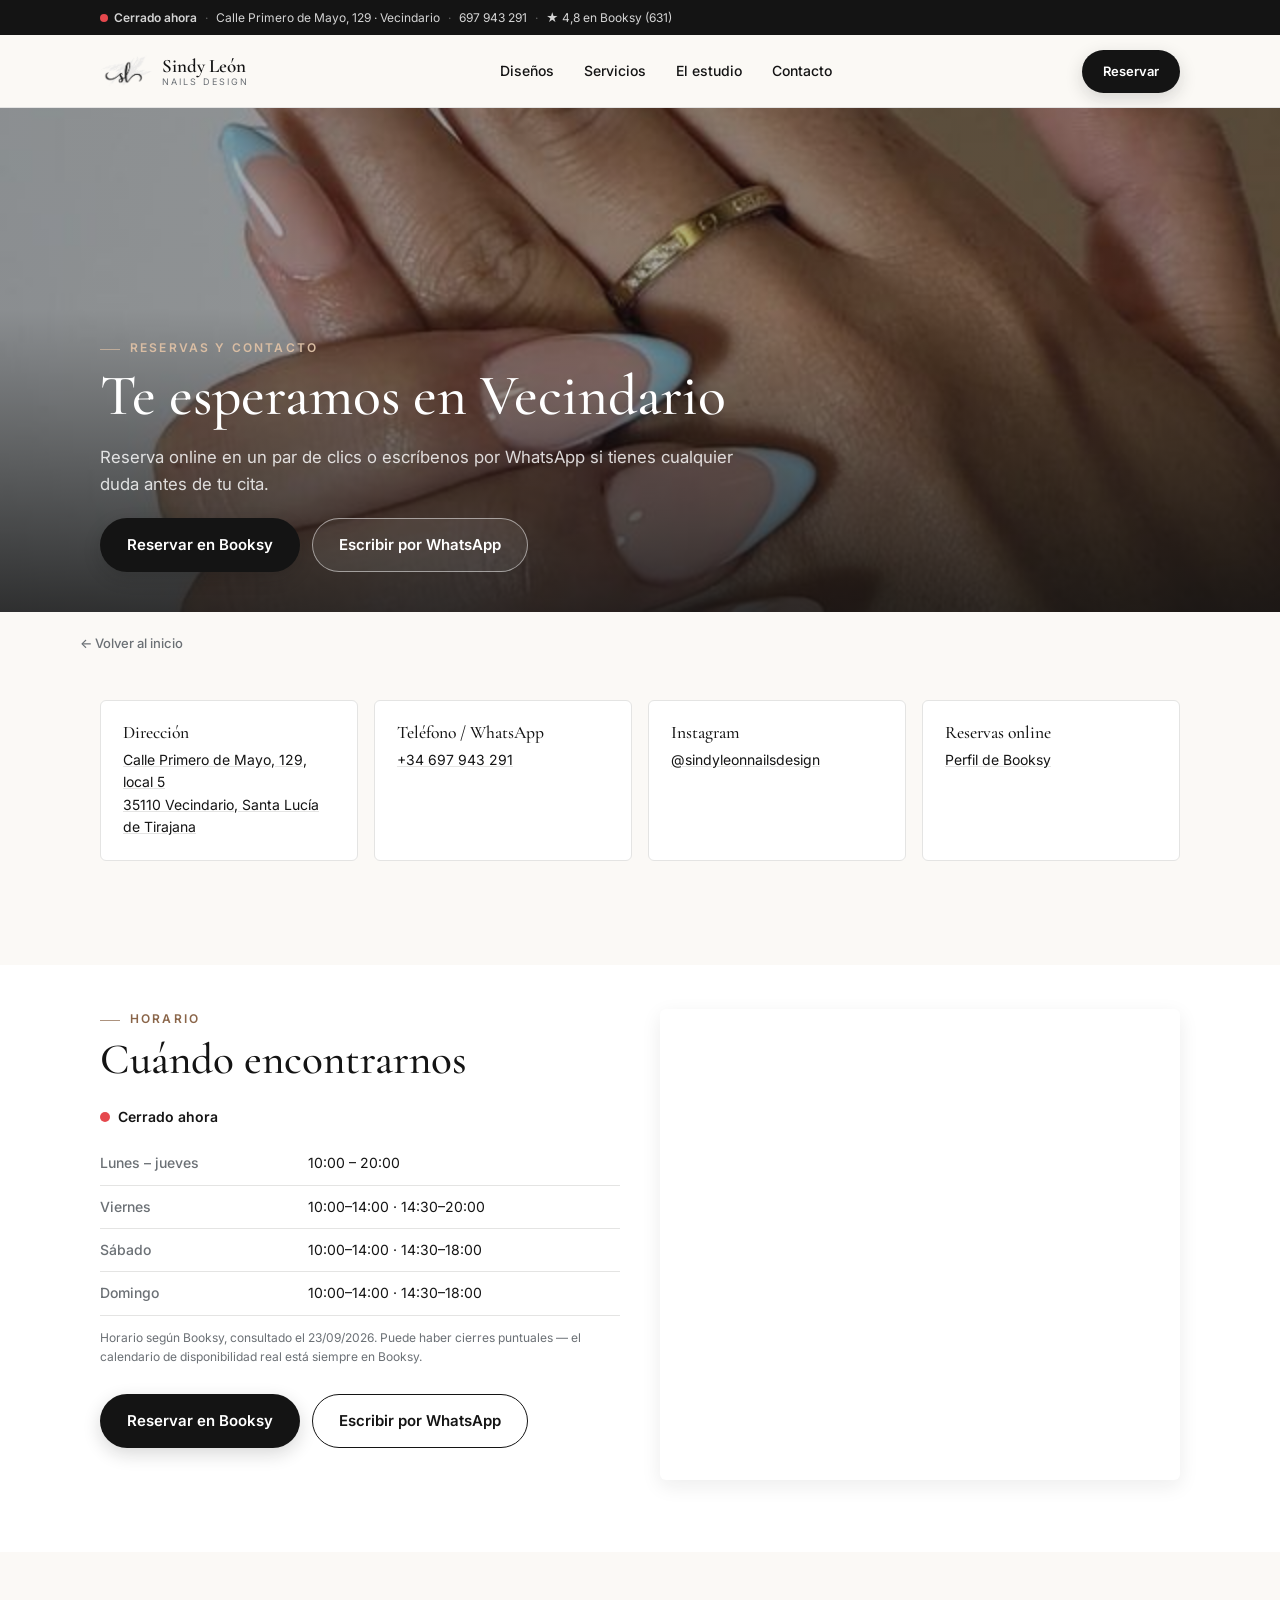
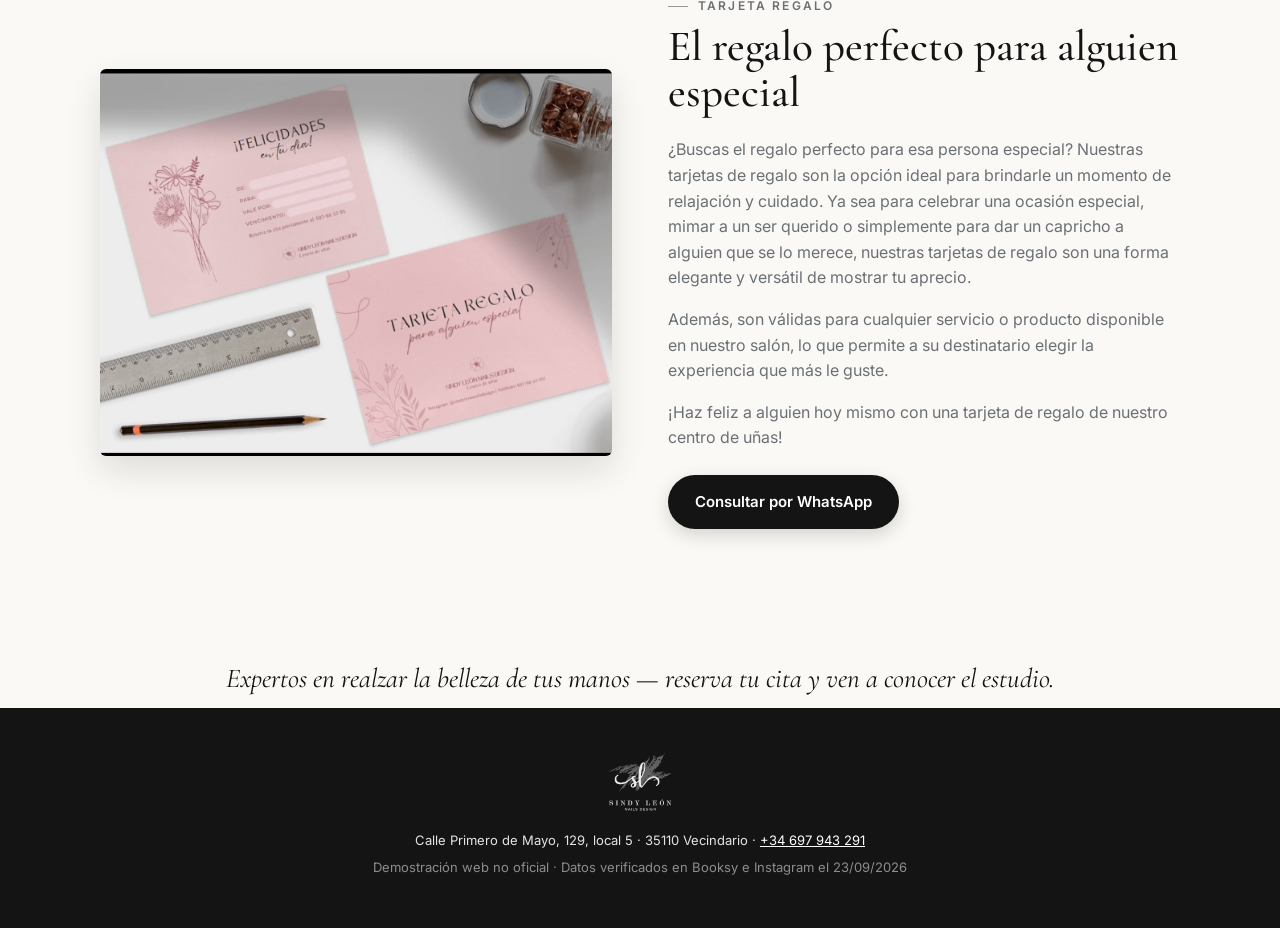
==== commit 61bd5c34: "Añade indicador de abierto/cerrado ahora (círculo verde/rojo) Se calcula en cada carga de página con" ====
--- a/contacto.html
+++ b/contacto.html
@@ -9,11 +9,26 @@
 <link rel="preconnect" href="https://fonts.googleapis.com">
 <link rel="preconnect" href="https://fonts.gstatic.com" crossorigin>
 <link href="https://fonts.googleapis.com/css2?family=Cormorant+Garamond:ital,wght@0,400;0,500;0,600;1,400;1,500&family=Inter:wght@400;500;600;700&display=swap" rel="stylesheet">
-<link rel="stylesheet" href="css/styles.css?v=7">
+<link rel="stylesheet" href="css/styles.css?v=8">
 </head>
 <body>
 
 <a class="skip-link" href="#contenido">Saltar al contenido</a>
+
+<div class="top-bar">
+  <div class="top-bar-inner">
+    <span class="open-status" data-open-status>
+      <span class="status-dot" aria-hidden="true"></span>
+      <span class="status-text">Horario</span>
+    </span>
+    <span class="top-bar-sep">·</span>
+    <a href="https://www.google.com/maps/search/?api=1&query=Calle+Primero+de+Mayo+129+local+5+35110+Vecindario" target="_blank" rel="noopener">Calle Primero de Mayo, 129 · Vecindario</a>
+    <span class="top-bar-sep">·</span>
+    <a href="https://wa.me/34697943291">697 943 291</a>
+    <span class="top-bar-sep">·</span>
+    <a href="https://booksy.com/es-es/23381_sindyleonnailsdesign_salon-de-unas_69860_balos" target="_blank" rel="noopener">★ 4,8 en Booksy (631)</a>
+  </div>
+</div>
 
 <header class="site-header">
   <div class="wrap header-inner">
@@ -97,6 +112,10 @@
       <div class="contact-info">
         <p class="eyebrow">Horario</p>
         <h2 style="color:var(--ink)">Cuándo encontrarnos</h2>
+        <p class="open-status-card" data-open-status>
+          <span class="status-dot" aria-hidden="true"></span>
+          <span class="status-text">Comprobando horario…</span>
+        </p>
         <table class="hours-table">
           <tbody>
             <tr><th>Lunes – jueves</th><td>10:00 – 20:00</td></tr>
@@ -163,6 +182,6 @@
   <a href="https://wa.me/34697943291?text=Hola%2C%20quer%C3%ADa%20consultar%20una%20cita%20en%20Sindy%20Leon%20Nails%20Design" target="_blank" rel="noopener" class="btn btn-secondary">WhatsApp</a>
 </div>
 
-<script src="js/main.js?v=7"></script>
+<script src="js/main.js?v=8"></script>
 </body>
 </html>
--- a/css/styles.css
+++ b/css/styles.css
@@ -206,6 +206,33 @@
 @media (min-width: 720px) {
   .top-bar-extra { display: inline; }
 }
+
+/* ---- Indicador de abierto / cerrado (círculo de luz) ---- */
+.open-status { display: inline-flex; align-items: center; gap: 6px; flex-shrink: 0; font-weight: 600; }
+.status-dot {
+  width: 8px; height: 8px;
+  border-radius: 50%;
+  background: var(--slate);
+  flex-shrink: 0;
+}
+.status-dot.is-open {
+  background: #3fb950;
+  box-shadow: 0 0 0 0 rgba(63,185,80,0.55);
+  animation: status-pulse 2s ease-out infinite;
+}
+.status-dot.is-closed { background: #e5484d; }
+@keyframes status-pulse {
+  0% { box-shadow: 0 0 0 0 rgba(63,185,80,0.55); }
+  70% { box-shadow: 0 0 0 7px rgba(63,185,80,0); }
+  100% { box-shadow: 0 0 0 0 rgba(63,185,80,0); }
+}
+@media (prefers-reduced-motion: reduce) {
+  .status-dot.is-open { animation: none; }
+}
+
+/* Versión más grande, para tarjetas de contenido (p. ej. horario en Contacto) */
+.open-status-card { display: inline-flex; align-items: center; gap: 8px; font-size: 14px; font-weight: 600; color: var(--ink); margin-bottom: 1em; }
+.open-status-card .status-dot { width: 10px; height: 10px; }
 
 /* ============ Hero (foto completa, estilo editorial) ============ */
 .hero {
